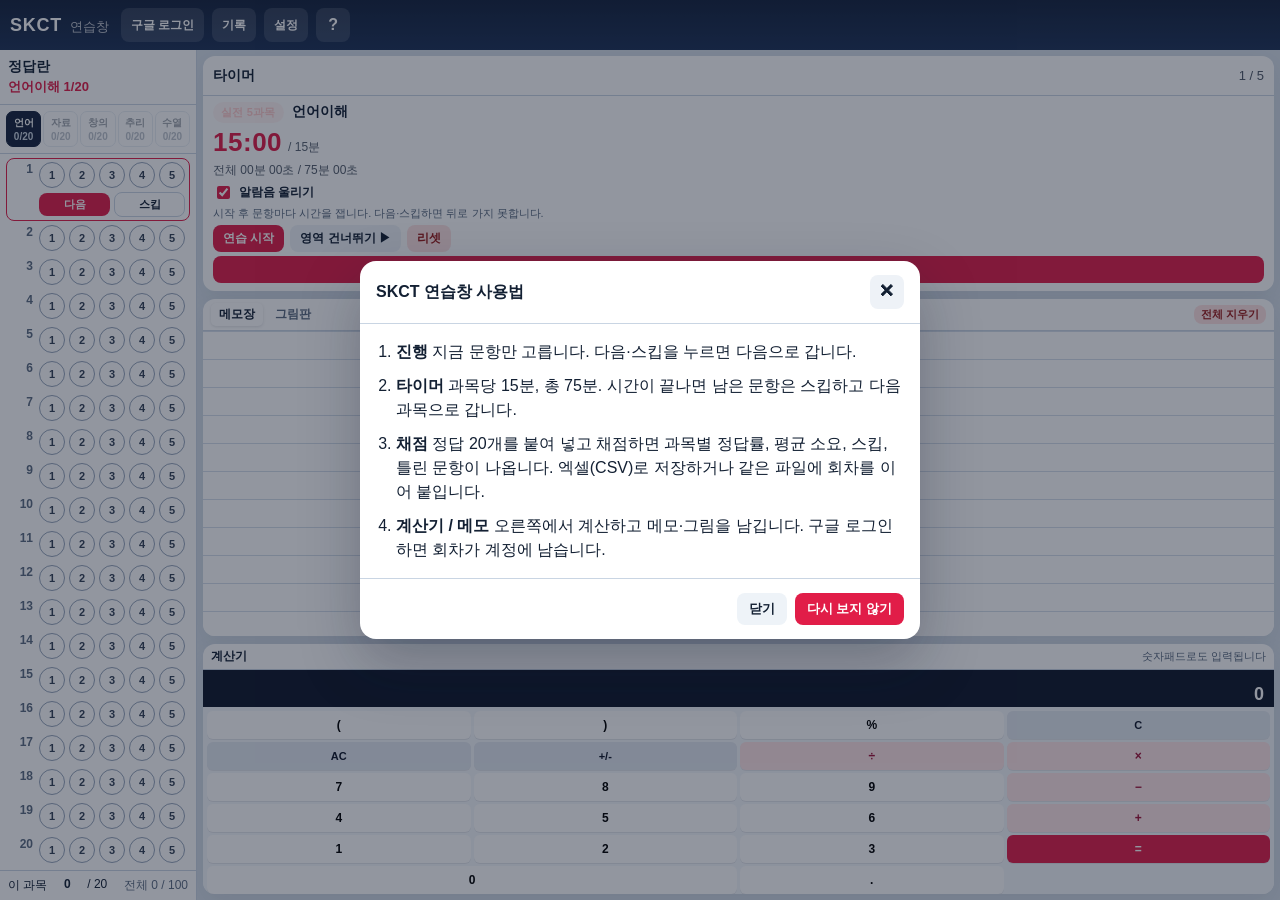
==== index.html @ 3bbf168b "Clear the link preview description so Notion does not scrape the help text." ====
<!DOCTYPE html>
<html lang="ko">
  <head>
    <meta charset="UTF-8" />
    <meta name="viewport" content="width=device-width, initial-scale=1.0" />
    <title>SKCT 연습창</title>
    <meta name="description" content="" />
    <meta property="og:title" content="SKCT 연습창" />
    <meta property="og:description" content="" />
    <meta property="og:url" content="https://yeonjep.github.io/skct-practice/" />
    <meta property="og:type" content="website" />
    <meta property="og:locale" content="ko_KR" />
    <meta name="twitter:card" content="summary" />
    <meta name="twitter:title" content="SKCT 연습창" />
    <meta name="twitter:description" content="" />
    <link rel="canonical" href="https://yeonjep.github.io/skct-practice/" />
    <link rel="icon" href="data:image/svg+xml,<svg xmlns='http://www.w3.org/2000/svg' viewBox='0 0 100 100'><text y='.9em' font-size='90'>🧮</text></svg>" />
    <link rel="stylesheet" href="styles.css?v=11" />
  </head>
  <body>
    <div class="app">
      <header class="topbar">
        <div class="brand">
          <span class="brand-mark">SKCT</span>
          <span class="brand-sub">연습창</span>
        </div>
        <div class="top-actions">
          <div class="auth-box" id="auth-box">
            <button type="button" class="icon-btn" id="login-btn">구글 로그인</button>
            <div class="user-chip" id="user-chip" hidden>
              <img id="user-photo" alt="" />
              <span id="user-name"></span>
              <button type="button" class="icon-btn" id="logout-btn">로그아웃</button>
            </div>
          </div>
          <button type="button" class="icon-btn" id="records-btn" title="저장한 회차">기록</button>
          <button type="button" class="icon-btn" id="settings-btn" title="설정">설정</button>
          <button type="button" class="icon-btn" id="help-btn" title="사용 설명">?</button>
        </div>
      </header>

      <main class="workspace">
        <aside class="omr-panel" id="omr-panel">
          <div class="panel-head">
            <h2>정답란</h2>
            <span class="answer-progress" id="answer-progress">언어이해 1/20</span>
          </div>
          <div class="omr-sections" id="omr-sections"></div>
          <div class="omr-list" id="omr-list"></div>
          <div class="omr-footer">
            이 과목 <strong id="omr-filled">0</strong> / 20
            <span class="omr-all">전체 <span id="omr-all-filled">0</span> / 100</span>
          </div>
        </aside>

        <section class="desk">
          <div class="timer-card">
            <div class="panel-head">
              <h2>타이머</h2>
              <span class="exam-step" id="exam-step">1 / 5</span>
            </div>
            <div class="timer-card-body">
              <div class="exam-status">
                <span class="exam-label">실전 5과목</span>
                <span class="exam-subject" id="exam-subject">언어이해</span>
              </div>
              <div class="timer-face" id="timer-face">
                <span class="timer-now" id="timer-now">15:00</span>
                <span class="timer-total" id="timer-total">/ 15분</span>
              </div>
              <div class="exam-overall" id="exam-overall">전체 00분 00초 / 75분</div>
              <label class="alarm-check">
                <input type="checkbox" id="alarm-on" checked />
                알람음 울리기
              </label>
              <p class="timer-ready" id="timer-ready">시작 후 문항마다 시간을 잽니다. 다음·스킵하면 뒤로 가지 못합니다.</p>
              <div class="timer-actions">
                <button type="button" class="btn btn-primary" id="timer-toggle">연습 시작</button>
                <button type="button" class="btn" id="timer-pause">일시정지</button>
                <button type="button" class="btn" id="skip-section">영역 건너뛰기 ▶</button>
                <button type="button" class="btn danger" id="timer-reset">리셋</button>
              </div>
              <button type="button" class="btn btn-primary btn-wide" id="preview-end">끝내고 채점</button>
            </div>
          </div>

          <div class="notepad-card">
            <div class="panel-head notepad-toolbar">
              <div class="mode-switch" role="tablist">
                <button type="button" class="mode-btn is-active" data-mode="note" role="tab">메모장</button>
                <button type="button" class="mode-btn" data-mode="paint" role="tab">그림판</button>
              </div>
              <div class="note-tools">
                <div class="paint-tools" id="paint-tools" hidden>
                  <button type="button" class="swatch is-active" data-color="#111827" title="검정"></button>
                  <button type="button" class="swatch" data-color="#dc2626" title="빨강"></button>
                  <button type="button" class="swatch" data-color="#2563eb" title="파랑"></button>
                  <button type="button" class="swatch" data-color="#16a34a" title="초록"></button>
                  <button type="button" class="tool-btn" id="eraser-btn" title="지우개">지우개</button>
                  <label class="stroke-label">
                    굵기
                    <input type="range" id="stroke-width" min="1" max="16" value="3" />
                  </label>
                  <button type="button" class="btn btn-sm" id="undo-btn">되돌리기</button>
                </div>
                <button type="button" class="btn btn-sm danger" id="clear-surface">전체 지우기</button>
              </div>
            </div>
            <div class="surface">
              <textarea id="notepad" class="notepad" spellcheck="false"></textarea>
              <div class="paint-wrap" id="paint-wrap" hidden>
                <canvas id="paint"></canvas>
              </div>
            </div>
          </div>

          <div class="calc-card">
            <div class="panel-head">
              <h2>계산기</h2>
              <span class="hint">숫자패드로도 입력됩니다</span>
            </div>
            <div class="calc-display">
              <div class="calc-expr" id="calc-expr"></div>
              <div class="calc-value" id="calc-value">0</div>
            </div>
            <div class="calc-keys" id="calc-keys">
              <button type="button" data-key="(">(</button>
              <button type="button" data-key=")">)</button>
              <button type="button" data-key="%">%</button>
              <button type="button" class="fn" data-key="C">C</button>
              <button type="button" class="fn" data-key="AC">AC</button>
              <button type="button" class="fn" data-key="±">+/-</button>
              <button type="button" class="op" data-key="÷">÷</button>
              <button type="button" class="op" data-key="×">×</button>
              <button type="button" data-key="7">7</button>
              <button type="button" data-key="8">8</button>
              <button type="button" data-key="9">9</button>
              <button type="button" class="op" data-key="-">−</button>
              <button type="button" data-key="4">4</button>
              <button type="button" data-key="5">5</button>
              <button type="button" data-key="6">6</button>
              <button type="button" class="op" data-key="+">+</button>
              <button type="button" data-key="1">1</button>
              <button type="button" data-key="2">2</button>
              <button type="button" data-key="3">3</button>
              <button type="button" class="eq" data-key="=">=</button>
              <button type="button" class="zero" data-key="0">0</button>
              <button type="button" data-key=".">.</button>
            </div>
          </div>
        </section>
      </main>
    </div>

    <div class="toast" id="section-toast" hidden></div>

    <div class="modal" id="help-modal" hidden>
      <div class="modal-card">
        <div class="modal-head">
          <h2>SKCT 연습창 사용법</h2>
          <button type="button" class="icon-btn" id="help-close">✕</button>
        </div>
        <div class="modal-body">
          <ol>
            <li>
              <strong>진행</strong>
              지금 문항만 고릅니다. 다음·스킵을 누르면 다음으로 갑니다.
            </li>
            <li>
              <strong>타이머</strong>
              과목당 15분, 총 75분. 시간이 끝나면 남은 문항은 스킵하고 다음 과목으로 갑니다.
            </li>
            <li>
              <strong>채점</strong>
              정답 20개를 붙여 넣고 채점하면 과목별 정답률, 평균 소요, 스킵, 틀린 문항이 나옵니다.
              엑셀(CSV)로 저장하거나 같은 파일에 회차를 이어 붙입니다.
            </li>
            <li>
              <strong>계산기 / 메모</strong>
              오른쪽에서 계산하고 메모·그림을 남깁니다. 구글 로그인하면 회차가 계정에 남습니다.
            </li>
          </ol>
        </div>
        <div class="modal-foot">
          <button type="button" class="btn" id="help-later">닫기</button>
          <button type="button" class="btn btn-primary" id="help-never">다시 보지 않기</button>
        </div>
      </div>
    </div>

    <div class="modal" id="finish-modal" hidden>
      <div class="modal-card finish-card">
        <div class="modal-head">
          <h2>시험 종료</h2>
          <button type="button" class="icon-btn" id="finish-close">✕</button>
        </div>
        <div class="modal-body">
          <p class="lead finish-lead" id="finish-message">
            인지역량 5과목이 모두 끝났습니다. 과목당 15분씩, 총 75분이 지났습니다.
          </p>
        </div>
        <div class="modal-foot">
          <button type="button" class="btn" id="finish-ok">닫기</button>
          <button type="button" class="btn btn-primary" id="finish-grade">채점하기</button>
        </div>
      </div>
    </div>

    <div class="modal" id="grade-modal" hidden>
      <div class="modal-card grade-card grade-card-wide">
        <div class="modal-head">
          <h2>연습 결과</h2>
          <button type="button" class="icon-btn" id="grade-close">✕</button>
        </div>
        <div class="modal-body">
          <div class="record-save">
            <label class="field-label" for="record-name">회차 이름</label>
            <div class="record-save-row">
              <input id="record-name" type="text" maxlength="80" placeholder="저장명을 입력하세요" />
              <button type="button" class="btn btn-primary" id="record-save">기록 저장</button>
            </div>
            <p class="record-save-msg" id="record-save-msg" hidden></p>
          </div>
          <p class="lead" id="grade-intro">각 과목 정답 20개를 붙여 넣으세요. 예: 12345214...</p>
          <div class="grade-keys" id="grade-keys"></div>
          <div class="grade-summary" id="grade-summary" hidden></div>
          <div class="grade-detail" id="grade-detail" hidden></div>
          <div class="excel-box" id="excel-box" hidden>
            <p class="field-label">엑셀로 저장</p>
            <div class="excel-actions">
              <button type="button" class="btn btn-primary" id="excel-append">기존 엑셀에 회차 추가</button>
              <button type="button" class="btn" id="excel-new">새 엑셀로 저장</button>
            </div>
            <p class="excel-hint">처음이면 새 엑셀로 저장하고, 다음부터는 같은 파일을 골라 회차를 이어 붙이세요. 엑셀에서 열리는 CSV입니다.</p>
          </div>
        </div>
        <div class="modal-foot">
          <button type="button" class="btn" id="retry-practice">다시 연습</button>
          <button type="button" class="btn" id="grade-cancel">닫기</button>
          <button type="button" class="btn btn-primary" id="grade-run">전체 채점</button>
        </div>
      </div>
    </div>

    <div class="modal" id="records-modal" hidden>
      <div class="modal-card grade-card-wide">
        <div class="modal-head">
          <h2>저장한 회차</h2>
          <button type="button" class="icon-btn" id="records-close">✕</button>
        </div>
        <div class="modal-body">
          <p class="lead" id="records-lead">이름을 눌러 그때 답안과 틀린 문항을 다시 봅니다.</p>
          <div id="records-list" class="records-list"></div>
        </div>
        <div class="modal-foot">
          <button type="button" class="btn" id="records-done">닫기</button>
        </div>
      </div>
    </div>

    <div class="modal" id="settings-modal" hidden>
      <div class="modal-card">
        <div class="modal-head">
          <h2>설정</h2>
          <button type="button" class="icon-btn" id="settings-close">✕</button>
        </div>
        <div class="modal-body">
          <p class="field-label">시간 (분)</p>
          <div class="settings-times" id="settings-times"></div>
          <label class="alarm-check settings-alarm">
            <input type="checkbox" id="settings-alarm-on" />
            알람음 울리기
          </label>
          <label class="field-label" for="settings-alarm-min">알람 간격 (분)</label>
          <input id="settings-alarm-min" type="number" min="1" max="75" value="15" />
          <p class="excel-hint">체크되어 있을 때만, 설정한 분마다 알람이 납니다. 과목 시간이 끝나면 다음 과목으로 넘어갑니다.</p>
        </div>
        <div class="modal-foot">
          <button type="button" class="btn" id="settings-cancel">닫기</button>
          <button type="button" class="btn btn-primary" id="settings-save">저장</button>
        </div>
      </div>
    </div>

    <script src="firebase-config.js?v=8"></script>
    <script src="vendor/firebase-app-compat.js"></script>
    <script src="vendor/firebase-auth-compat.js"></script>
    <script src="vendor/firebase-firestore-compat.js"></script>
    <script src="app.js?v=11"></script>
  </body>
</html>
---- styles.css ----
:root {
  --header-h: 64px;
  --navy: #15233d;
  --navy-2: #1e3256;
  --accent: #e11d48;
  --accent-2: #be123c;
  --bg: #d7e0ea;
  --panel: #ffffff;
  --ink: #132033;
  --muted: #5b6b80;
  --line: #c9d5e3;
  --omr-choice: 26px;
  --omr-choice-gap: 4px;
  --omr-choices-w: calc(var(--omr-choice) * 5 + var(--omr-choice-gap) * 4);
  --shadow: 0 8px 24px rgba(21, 35, 61, 0.08);
  --radius: 12px;
}

* {
  box-sizing: border-box;
}

html,
body {
  width: 100%;
  height: 100%;
  margin: 0;
}

body {
  font-family: -apple-system, BlinkMacSystemFont, "Apple SD Gothic Neo", "Noto Sans KR", sans-serif;
  color: var(--ink);
  background: var(--bg);
  overflow: hidden;
}

button,
select,
textarea,
input {
  font: inherit;
}

.app {
  width: 100%;
  height: 100%;
  display: flex;
  flex-direction: column;
  overflow: hidden;
}

.topbar {
  flex: 0 0 auto;
  display: flex;
  flex-wrap: wrap;
  align-items: center;
  gap: 8px 12px;
  padding: 8px 10px;
  background: linear-gradient(180deg, var(--navy) 0%, var(--navy-2) 100%);
  color: #fff;
}

.brand {
  display: flex;
  align-items: baseline;
  gap: 8px;
  flex: 0 0 auto;
}

.brand-mark {
  font-weight: 800;
  letter-spacing: 0.04em;
  font-size: 18px;
}

.brand-sub {
  font-size: 13px;
  opacity: 0.72;
}

.timer-block {
  display: flex;
  align-items: center;
  flex: 1 1 auto;
  flex-wrap: wrap;
  justify-content: flex-start;
  gap: 8px;
  min-width: 0;
}

.exam-status {
  display: flex;
  align-items: baseline;
  gap: 8px;
  flex-wrap: wrap;
}

.exam-label {
  font-size: 11px;
  font-weight: 700;
  letter-spacing: 0.02em;
  padding: 3px 8px;
  border-radius: 999px;
  background: rgba(254, 202, 202, 0.2);
  color: #fecaca;
}

.exam-subject {
  font-size: 16px;
  font-weight: 700;
}

.exam-step {
  font-size: 13px;
  opacity: 0.75;
}

.exam-overall {
  font-size: 12px;
  opacity: 0.72;
  white-space: nowrap;
}

.timer-face {
  display: flex;
  align-items: baseline;
  gap: 6px;
  min-width: 0;
  font-variant-numeric: tabular-nums;
}

.timer-now {
  font-size: 22px;
  font-weight: 700;
}

.timer-total {
  font-size: 13px;
  opacity: 0.7;
}

.timer-face.is-warn .timer-now {
  color: #fecaca;
}

.timer-face.is-over .timer-now {
  color: #fda4af;
}

.timer-actions {
  display: flex;
  align-items: center;
  gap: 8px;
}

.top-actions {
  display: flex;
  gap: 8px;
}

.btn,
.icon-btn,
.tool-btn,
.mode-btn {
  border: 0;
  cursor: pointer;
}

.btn {
  background: #eef3f8;
  color: var(--ink);
  border-radius: 8px;
  padding: 7px 12px;
  font-size: 13px;
  font-weight: 600;
}

.btn-primary {
  background: var(--accent);
  color: #fff;
}

.btn-primary:hover {
  background: var(--accent-2);
}

.btn-sm {
  padding: 5px 9px;
  font-size: 12px;
}

.btn.danger {
  background: #fee2e2;
  color: #991b1b;
}

.icon-btn {
  width: 34px;
  height: 34px;
  border-radius: 8px;
  background: rgba(255, 255, 255, 0.12);
  color: #fff;
  font-weight: 700;
}

.topbar .icon-btn#omr-toggle,
.topbar .icon-btn#records-btn,
.topbar .icon-btn#settings-btn,
.topbar .icon-btn#login-btn,
.topbar .icon-btn#logout-btn {
  width: auto;
  padding: 0 10px;
  font-size: 12px;
}

.auth-box {
  display: flex;
  align-items: center;
  gap: 8px;
}

.user-chip {
  display: flex;
  align-items: center;
  gap: 6px;
  max-width: 180px;
}

.user-chip[hidden] {
  display: none;
}

.user-chip img {
  width: 22px;
  height: 22px;
  border-radius: 999px;
  background: #fff;
}

.user-chip span {
  font-size: 12px;
  white-space: nowrap;
  overflow: hidden;
  text-overflow: ellipsis;
}

.sound-toggle {
  display: flex;
  align-items: center;
  gap: 6px;
  font-size: 12px;
  opacity: 0.9;
  user-select: none;
}

.workspace {
  flex: 1;
  min-width: 0;
  min-height: 0;
  display: grid;
  grid-template-columns: min-content minmax(0, 1fr);
  overflow: hidden;
}

.omr-panel {
  background: #fff;
  border-right: 1px solid var(--line);
  display: flex;
  flex-direction: column;
  min-height: 0;
  width: max-content;
  max-width: 100%;
  overflow: hidden;
}

.omr-panel .panel-head,
.omr-panel .omr-sections,
.omr-panel .omr-footer {
  min-width: 0;
  width: 100%;
  box-sizing: border-box;
}

.workspace.omr-hidden .omr-panel {
  display: none;
}

.answer-progress {
  font-size: 13px;
  font-weight: 700;
  color: var(--accent);
}

.panel-head {
  display: flex;
  align-items: center;
  justify-content: space-between;
  gap: 8px;
  padding: 8px 10px;
  border-bottom: 1px solid var(--line);
  min-height: 40px;
  flex-wrap: wrap;
}

.notepad-toolbar {
  flex-wrap: nowrap;
  padding: 4px 8px;
  min-height: 0;
  gap: 6px;
}

.notepad-toolbar .btn-sm {
  padding: 2px 7px;
  font-size: 11px;
}

.calc-card .panel-head {
  padding: 4px 8px;
  min-height: 0;
}

.calc-card .panel-head h2 {
  font-size: 12px;
}

.panel-head h2 {
  margin: 0;
  font-size: 14px;
}

.omr-panel .panel-head {
  flex-direction: column;
  align-items: flex-start;
  gap: 2px;
  padding: 8px;
}

.omr-sections {
  display: grid;
  grid-template-columns: repeat(5, minmax(0, 1fr));
  gap: 2px;
  padding: 6px;
  border-bottom: 1px solid var(--line);
  width: 100%;
  box-sizing: border-box;
}

.omr-sec {
  display: flex;
  flex-direction: column;
  align-items: center;
  justify-content: center;
  gap: 1px;
  border: 1px solid var(--line);
  background: #fff;
  color: var(--ink);
  border-radius: 7px;
  padding: 4px 0;
  font-size: 10px;
  font-weight: 700;
  cursor: pointer;
  text-align: center;
  min-width: 0;
  overflow: hidden;
}

.omr-sec span {
  display: block;
  width: 100%;
  white-space: nowrap;
  overflow: hidden;
  text-overflow: ellipsis;
}

.omr-sec:last-child {
  grid-column: auto;
}

.omr-sec em {
  font-style: normal;
  font-weight: 600;
  color: var(--muted);
  font-size: 10px;
}

.omr-sec.is-active {
  background: var(--navy);
  border-color: var(--navy);
  color: #fff;
}

.omr-sec.is-active em {
  color: #cbd5e1;
}

.omr-count-wrap {
  display: flex;
  align-items: center;
  gap: 6px;
  font-size: 12px;
  color: var(--muted);
}

.omr-count-wrap select {
  border: 1px solid var(--line);
  border-radius: 6px;
  padding: 3px 6px;
  background: #fff;
}

.omr-actions {
  display: flex;
  gap: 6px;
  padding: 8px 12px;
}

.omr-list {
  flex: 1;
  overflow: auto;
  padding: 4px 6px 8px;
  width: max-content;
  max-width: 100%;
  background: #fff;
}

.omr-row {
  display: grid;
  grid-template-columns: 22px var(--omr-choices-w);
  align-items: start;
  gap: 6px;
  padding: 3px 4px;
  border-radius: 8px;
  border: 1px solid transparent;
  background: #fff;
}

.omr-row.is-active {
  border-color: var(--accent);
  background: #fff;
}

.omr-row.is-done {
  opacity: 0.7;
}

.omr-row.is-skipped {
  background: #fff;
}

.omr-row-main {
  display: flex;
  flex-wrap: wrap;
  align-items: center;
  gap: 4px;
  width: var(--omr-choices-w);
  min-width: 0;
}

.omr-choices {
  display: flex;
  gap: var(--omr-choice-gap);
  flex: 0 0 var(--omr-choices-w);
  width: var(--omr-choices-w);
}

.omr-choice {
  width: var(--omr-choice);
  height: var(--omr-choice);
  flex: 0 0 var(--omr-choice);
  max-width: var(--omr-choice);
  border-radius: 999px;
  border: 1.5px solid #94a3b8;
  background: #fff;
  color: #334155;
  font-size: 11px;
  font-weight: 700;
  cursor: pointer;
  padding: 0;
}

.omr-next,
.omr-skip {
  border: 0;
  border-radius: 8px;
  padding: 4px 0;
  font-size: 11px;
  font-weight: 700;
  cursor: pointer;
  flex: 1 1 calc(50% - 2px);
}

.omr-next {
  background: var(--accent);
  color: #fff;
}

.omr-skip {
  background: #fff;
  color: var(--ink);
  border: 1px solid var(--line);
}

.omr-row.is-correct {
  background: #ecfdf3;
}

.omr-row.is-wrong {
  background: #fef2f2;
}

.omr-num {
  font-size: 12px;
  font-weight: 700;
  color: var(--muted);
  text-align: right;
}

.omr-choice.is-on {
  background: #1d4ed8;
  border-color: #1d4ed8;
  color: #fff;
}

.omr-footer {
  border-top: 1px solid var(--line);
  padding: 6px 8px;
  font-size: 12px;
  background: #fff;
  display: flex;
  flex-wrap: wrap;
  justify-content: space-between;
  gap: 4px;
  width: 100%;
}

.omr-all {
  color: var(--muted);
}

.alarm-check {
  display: flex;
  align-items: center;
  gap: 6px;
  font-size: 12px;
  font-weight: 650;
  color: var(--ink);
  user-select: none;
}

.alarm-check input {
  accent-color: var(--accent);
}

.settings-times {
  display: grid;
  gap: 8px;
  margin-bottom: 14px;
}

.settings-times label {
  display: grid;
  grid-template-columns: 1fr 72px;
  align-items: center;
  gap: 8px;
  font-size: 13px;
}

.settings-times input,
#settings-alarm-min {
  width: 72px;
  border: 1px solid var(--line);
  border-radius: 8px;
  padding: 6px 8px;
}

.settings-alarm {
  margin: 8px 0 12px;
}

.desk {
  min-width: 0;
  min-height: 0;
  display: flex;
  flex-direction: column;
  gap: 8px;
  padding: 6px;
  overflow: hidden;
}

.omr-list {
  padding: 4px 6px 8px;
}

.omr-footer {
  padding: 6px 8px;
}

.notepad-card,
.calc-card {
  background: var(--panel);
  border-radius: var(--radius);
  box-shadow: var(--shadow);
  display: flex;
  flex-direction: column;
  min-height: 0;
  overflow: hidden;
}

.notepad-card {
  flex: 1.35 1 0;
  min-width: 0;
  min-height: 120px;
  max-width: 100%;
}

.calc-card {
  flex: 1 1 0;
  width: 100%;
  max-width: 100%;
  min-width: 0;
  min-height: 220px;
}
}

.mode-switch {
  display: flex;
  background: #eef2f7;
  border-radius: 6px;
  padding: 2px;
  gap: 2px;
  flex: 0 0 auto;
}

.mode-btn {
  background: transparent;
  border-radius: 5px;
  padding: 3px 8px;
  font-size: 12px;
  font-weight: 600;
  color: var(--muted);
}

.mode-btn.is-active {
  background: #fff;
  color: var(--ink);
  box-shadow: 0 1px 3px rgba(15, 23, 42, 0.12);
}

.note-tools {
  display: flex;
  align-items: center;
  gap: 4px;
  flex-wrap: nowrap;
  justify-content: flex-end;
  min-width: 0;
  overflow-x: auto;
}

.paint-tools {
  display: flex;
  align-items: center;
  gap: 4px;
  flex-wrap: nowrap;
}

.paint-tools[hidden] {
  display: none !important;
}

.swatch {
  width: 14px;
  height: 14px;
  flex: 0 0 auto;
  border-radius: 999px;
  border: 2px solid transparent;
  background: var(--swatch);
  cursor: pointer;
  padding: 0;
}

.swatch[data-color="#111827"] { --swatch: #111827; }
.swatch[data-color="#dc2626"] { --swatch: #dc2626; }
.swatch[data-color="#2563eb"] { --swatch: #2563eb; }
.swatch[data-color="#16a34a"] { --swatch: #16a34a; }

.swatch.is-active {
  border-color: #fff;
  outline: 2px solid var(--navy);
}

.tool-btn {
  background: #eef2f7;
  border-radius: 5px;
  padding: 2px 6px;
  font-size: 11px;
}

.tool-btn.is-active {
  background: #1e3256;
  color: #fff;
}

.stroke-label {
  display: flex;
  align-items: center;
  gap: 4px;
  font-size: 11px;
  color: var(--muted);
  white-space: nowrap;
}

.stroke-label input {
  width: 52px;
}

.surface {
  flex: 1;
  min-height: 0;
  position: relative;
}

.notepad {
  width: 100%;
  height: 100%;
  border: 0;
  resize: none;
  padding: 0 14px;
  outline: none;
  font-size: 16px;
  line-height: 28px;
  background-color: #fff;
  background-image: linear-gradient(#d4deea 1px, transparent 1px);
  background-size: 100% 28px;
  background-attachment: local;
}

.notepad[hidden] {
  display: block !important;
  visibility: hidden;
  pointer-events: none;
}

.paint-wrap {
  position: absolute;
  inset: 0;
  background: #fff;
}

#paint {
  width: 100%;
  height: 100%;
  display: block;
  cursor: crosshair;
  touch-action: none;
}

#paint.is-eraser {
  cursor: cell;
}

.hint {
  font-size: 11px;
  color: var(--muted);
  font-weight: 500;
  white-space: nowrap;
  overflow: hidden;
  text-overflow: ellipsis;
}

.calc-display {
  padding: 2px 10px 2px;
  background: #0f172a;
  color: #fff;
  min-height: 36px;
}

.calc-expr {
  min-height: 12px;
  font-size: 10px;
  color: #94a3b8;
  word-break: break-all;
}

.calc-value {
  font-size: 18px;
  font-weight: 700;
  text-align: right;
  font-variant-numeric: tabular-nums;
  line-height: 1.15;
}

.calc-keys {
  display: grid;
  grid-template-columns: repeat(4, minmax(0, 1fr));
  grid-template-rows: repeat(6, minmax(28px, 1fr));
  gap: 3px;
  padding: 4px;
  background: #f4f7fb;
  flex: 1;
  min-height: 0;
}

.calc-keys button {
  border: 0;
  border-radius: 6px;
  background: #fff;
  font-size: 12px;
  font-weight: 650;
  cursor: pointer;
  min-width: 0;
  box-shadow: 0 1px 0 rgba(15, 23, 42, 0.08);
}

.calc-keys button:active {
  transform: translateY(1px);
}

.calc-keys .fn {
  background: #e2e8f0;
  color: #0f172a;
  font-size: 11px;
}

.calc-keys .op {
  background: #ffe4e6;
  color: #9f1239;
}

.calc-keys .eq {
  background: var(--accent);
  color: #fff;
}

.calc-keys .zero {
  grid-column: span 2;
}

.calc-keys .dot {
  grid-column: span 2;
}

.toast {
  position: fixed;
  top: 76px;
  left: 50%;
  transform: translateX(-50%);
  z-index: 30;
  background: #9f1239;
  color: #fff;
  padding: 12px 18px;
  border-radius: 10px;
  font-size: 15px;
  font-weight: 700;
  box-shadow: 0 12px 28px rgba(15, 23, 42, 0.28);
}

.toast[hidden] {
  display: none;
}

.modal {
  position: fixed;
  inset: 0;
  background: rgba(15, 23, 42, 0.45);
  display: grid;
  place-items: center;
  padding: 24px;
  z-index: 20;
}

.modal[hidden] {
  display: none;
}

.modal-card {
  width: min(560px, 100%);
  background: #fff;
  border-radius: 16px;
  overflow: hidden;
  box-shadow: 0 24px 60px rgba(15, 23, 42, 0.28);
}

.grade-card,
.finish-card {
  width: min(480px, 100%);
}

.grade-card-wide {
  width: min(720px, 100%);
}

.grade-keys {
  display: grid;
  gap: 10px;
}

.grade-key-block textarea {
  width: 100%;
  border: 1px solid var(--line);
  border-radius: 8px;
  padding: 8px 10px;
  resize: vertical;
  font: inherit;
}

.key-hint {
  display: block;
  margin-top: 4px;
  font-size: 12px;
  color: var(--muted);
}

.key-hint.is-error {
  color: #dc2626;
  font-weight: 700;
}

.key-hint.is-warn {
  color: #c2410c;
  font-weight: 700;
}

.key-hint.is-ok {
  color: #15803d;
}

.grade-summary {
  margin-top: 16px;
  padding-top: 14px;
  border-top: 1px solid var(--line);
}

.grade-totals {
  display: grid;
  grid-template-columns: repeat(2, minmax(0, 1fr));
  gap: 8px;
}

.grade-totals div {
  background: #f8fafc;
  border-radius: 10px;
  padding: 10px 12px;
}

.grade-totals em {
  display: block;
  font-style: normal;
  font-size: 12px;
  color: var(--muted);
  margin-bottom: 4px;
}

.grade-totals strong {
  font-size: 22px;
}

.grade-totals span {
  margin-left: 4px;
  font-size: 12px;
  color: var(--muted);
}

.grade-hint {
  margin: 12px 0 8px;
  font-size: 13px;
  color: var(--muted);
}

.grade-sub-grid {
  display: grid;
  gap: 6px;
}

.grade-sub-btn {
  display: grid;
  gap: 2px;
  text-align: left;
  border: 1px solid var(--line);
  background: #fff;
  border-radius: 10px;
  padding: 10px 12px;
  cursor: pointer;
}

.grade-sub-btn:hover {
  border-color: var(--navy);
}

.grade-sub-btn span {
  font-size: 12px;
  color: var(--muted);
}

.grade-detail {
  margin-top: 14px;
}

.grade-detail-head {
  font-size: 14px;
  margin-bottom: 8px;
}

.grade-detail-list {
  list-style: none;
  padding: 0;
  margin: 0;
  display: grid;
  gap: 4px;
  font-size: 13px;
}

.grade-detail-list li {
  padding: 6px 8px;
  border-radius: 8px;
  background: #f8fafc;
}

.grade-detail-list .ok {
  background: #ecfdf3;
  color: #166534;
}

.grade-detail-list .bad {
  background: #fef2f2;
  color: #991b1b;
}

.grade-detail-list .mute {
  color: var(--muted);
}

.record-save {
  margin: 0 0 16px;
  padding: 0 0 14px;
  border-bottom: 1px solid var(--line);
}

.record-save-row {
  display: flex;
  gap: 8px;
}

.record-save-row input {
  flex: 1;
  min-width: 0;
  border: 1px solid var(--line);
  border-radius: 8px;
  padding: 8px 10px;
}

.record-save-msg {
  margin: 8px 0 0;
  font-size: 13px;
}

.record-save-msg.is-ok {
  color: #15803d;
}

.record-save-msg.is-error {
  color: #dc2626;
}

.records-list {
  display: grid;
  gap: 8px;
}

.record-item {
  display: flex;
  align-items: flex-start;
  justify-content: space-between;
  gap: 10px;
  padding: 10px 12px;
  border: 1px solid var(--line);
  border-radius: 10px;
  background: #f8fafc;
}

.record-item button {
  border: 0;
  background: none;
  cursor: pointer;
  font: inherit;
  text-align: left;
}

.record-open {
  flex: 1;
  min-width: 0;
}

.record-open strong {
  display: block;
  margin-bottom: 4px;
}

.record-open span {
  font-size: 12px;
  color: var(--muted);
}

.record-del {
  color: #991b1b;
  font-size: 12px;
  font-weight: 700;
  padding: 4px 6px;
}

.records-empty {
  color: var(--muted);
  font-size: 14px;
}

.finish-lead {
  margin: 0;
  font-size: 15px;
  color: var(--ink);
}

.modal-head,
.modal-foot {
  display: flex;
  align-items: center;
  justify-content: space-between;
  padding: 14px 16px;
}

.modal-head {
  border-bottom: 1px solid var(--line);
}

.modal-head h2 {
  margin: 0;
  font-size: 16px;
}

.modal-head .icon-btn {
  background: #eef2f7;
  color: var(--ink);
}

.modal-body {
  padding: 16px 18px;
  max-height: min(78vh, 640px);
  overflow: auto;
}

.lead {
  margin: 0 0 14px;
  color: var(--muted);
  line-height: 1.55;
}

.modal-body ol {
  margin: 0;
  padding-left: 18px;
  display: grid;
  gap: 10px;
  line-height: 1.5;
}

.modal-foot {
  border-top: 1px solid var(--line);
  justify-content: flex-end;
  gap: 8px;
}

.field-label {
  display: block;
  font-size: 13px;
  font-weight: 650;
  margin-bottom: 6px;
}

#answer-key {
  width: 100%;
  border: 1px solid var(--line);
  border-radius: 8px;
  padding: 10px;
  resize: vertical;
}

.grade-result {
  margin-top: 12px;
  padding: 12px;
  border-radius: 10px;
  background: #f8fafc;
  font-size: 14px;
  line-height: 1.6;
}

.timer-card {
  background: var(--panel);
  border-radius: var(--radius);
  box-shadow: var(--shadow);
  flex: 0 0 auto;
  overflow: hidden;
}

.timer-card-body {
  padding: 6px 10px 8px;
  display: flex;
  flex-direction: column;
  gap: 4px;
}

.timer-card .timer-now {
  font-size: 26px;
  font-weight: 800;
  color: var(--accent);
  letter-spacing: 0.02em;
}

.timer-card .timer-total {
  font-size: 12px;
}

.timer-card .exam-subject {
  font-size: 14px;
}

.timer-card .timer-actions {
  display: flex;
  flex-wrap: wrap;
  gap: 6px;
}

.timer-card .timer-actions .btn,
.timer-card .btn-wide {
  padding: 5px 10px;
  font-size: 12px;
}

.timer-ready {
  margin: 0;
  font-size: 11px;
  color: var(--muted);
  line-height: 1.35;
}

.btn-wide {
  width: 100%;
}

.omr-sec.is-locked {
  opacity: 0.4;
  pointer-events: none;
}

.result-weak {
  margin: 0 0 10px;
  font-weight: 800;
}

.result-table {
  width: 100%;
  border-collapse: collapse;
  font-size: 13px;
  margin-bottom: 14px;
}

.result-table th,
.result-table td {
  border-bottom: 1px solid var(--line);
  padding: 8px 6px;
  text-align: left;
}

.result-table th {
  color: var(--muted);
  font-weight: 650;
}

.result-table tr.is-weak {
  background: #fff1f2;
}

.excel-box {
  margin-top: 16px;
  padding: 12px;
  border: 1px solid var(--line);
  border-radius: 10px;
  background: #f8fafc;
}

.excel-actions {
  display: flex;
  flex-wrap: wrap;
  gap: 8px;
  margin: 8px 0;
}

.excel-hint {
  margin: 0;
  font-size: 12px;
  color: var(--muted);
  line-height: 1.45;
}

.wrong-block {
  margin-top: 8px;
}

.wrong-block h3 {
  margin: 0 0 8px;
  font-size: 14px;
}

.wrong-list {
  margin: 0;
  padding-left: 18px;
  display: grid;
  gap: 4px;
  font-size: 13px;
}

.q-legend {
  display: flex;
  flex-wrap: wrap;
  gap: 8px 12px;
  font-size: 12px;
  color: var(--muted);
  margin: 12px 0 8px;
}

.q-legend span {
  padding: 2px 8px;
  border-radius: 999px;
  font-weight: 700;
}

.q-legend .ok { background: #ecfdf3; color: #166534; }
.q-legend .bad { background: #fef2f2; color: #b91c1c; }
.q-legend .skip { background: #fffbeb; color: #92400e; }
.q-legend .mute { background: #f1f5f9; color: #475569; }

.q-grid-block {
  margin: 12px 0 16px;
}

.q-grid-block h3 {
  margin: 0 0 6px;
  font-size: 14px;
}

.q-grid {
  width: 100%;
  table-layout: fixed;
  border-collapse: collapse;
}

.q-grid td {
  padding: 2px;
  vertical-align: stretch;
}

.q-cell {
  display: flex;
  flex-direction: column;
  align-items: center;
  gap: 1px;
  width: 100%;
  min-height: 52px;
  padding: 4px 2px;
  border: 1px solid var(--line);
  border-radius: 8px;
  background: #fff;
  cursor: pointer;
  font-size: 11px;
  line-height: 1.2;
}

.q-cell strong {
  font-size: 12px;
}

.q-cell em {
  font-style: normal;
  color: var(--muted);
  font-size: 10px;
}

.q-cell.ok { background: #ecfdf3; border-color: #bbf7d0; }
.q-cell.bad { background: #fef2f2; border-color: #fecaca; }
.q-cell.skip { background: #fffbeb; border-color: #fde68a; }
.q-cell.mute { background: #f8fafc; }

.result-table .q-cell.grade-sub-btn,
.q-cell.grade-sub-btn {
  display: flex;
  border-radius: 8px;
}
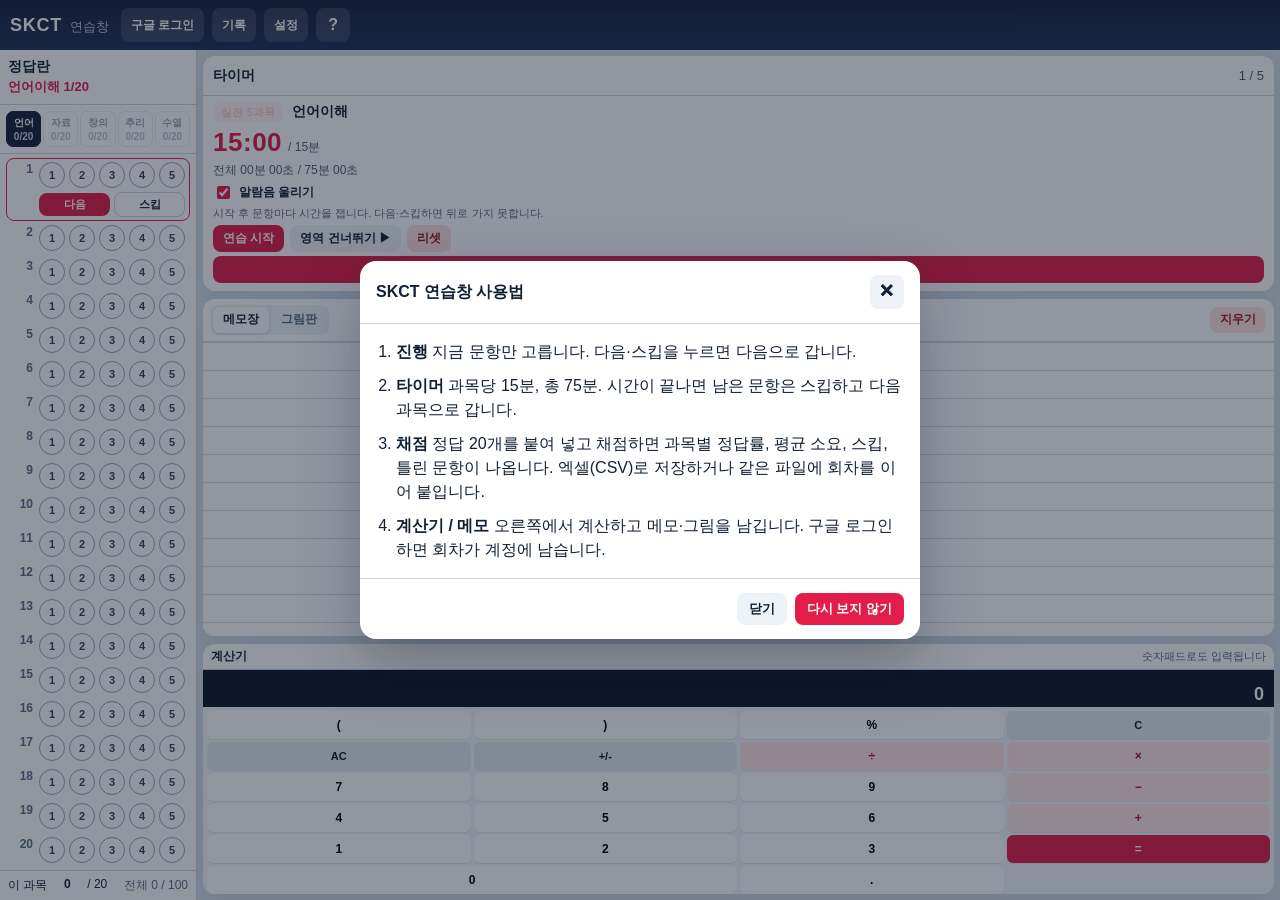
==== commit fb2389db: "Split notepad and paint controls so labels stay on one line." ====
--- a/index.html
+++ b/index.html
@@ -4,18 +4,18 @@
     <meta charset="UTF-8" />
     <meta name="viewport" content="width=device-width, initial-scale=1.0" />
     <title>SKCT 연습창</title>
-    <meta name="description" content="" />
+    <meta name="description" content="&#x200b;" />
     <meta property="og:title" content="SKCT 연습창" />
-    <meta property="og:description" content="" />
+    <meta property="og:description" content="&#x200b;" />
     <meta property="og:url" content="https://yeonjep.github.io/skct-practice/" />
     <meta property="og:type" content="website" />
     <meta property="og:locale" content="ko_KR" />
     <meta name="twitter:card" content="summary" />
     <meta name="twitter:title" content="SKCT 연습창" />
-    <meta name="twitter:description" content="" />
+    <meta name="twitter:description" content="&#x200b;" />
     <link rel="canonical" href="https://yeonjep.github.io/skct-practice/" />
     <link rel="icon" href="data:image/svg+xml,<svg xmlns='http://www.w3.org/2000/svg' viewBox='0 0 100 100'><text y='.9em' font-size='90'>🧮</text></svg>" />
-    <link rel="stylesheet" href="styles.css?v=11" />
+    <link rel="stylesheet" href="styles.css?v=12" />
   </head>
   <body>
     <div class="app">
@@ -73,7 +73,7 @@
                 <input type="checkbox" id="alarm-on" checked />
                 알람음 울리기
               </label>
-              <p class="timer-ready" id="timer-ready">시작 후 문항마다 시간을 잽니다. 다음·스킵하면 뒤로 가지 못합니다.</p>
+              <p class="timer-ready" id="timer-ready"></p>
               <div class="timer-actions">
                 <button type="button" class="btn btn-primary" id="timer-toggle">연습 시작</button>
                 <button type="button" class="btn" id="timer-pause">일시정지</button>
@@ -90,21 +90,21 @@
                 <button type="button" class="mode-btn is-active" data-mode="note" role="tab">메모장</button>
                 <button type="button" class="mode-btn" data-mode="paint" role="tab">그림판</button>
               </div>
-              <div class="note-tools">
-                <div class="paint-tools" id="paint-tools" hidden>
-                  <button type="button" class="swatch is-active" data-color="#111827" title="검정"></button>
-                  <button type="button" class="swatch" data-color="#dc2626" title="빨강"></button>
-                  <button type="button" class="swatch" data-color="#2563eb" title="파랑"></button>
-                  <button type="button" class="swatch" data-color="#16a34a" title="초록"></button>
-                  <button type="button" class="tool-btn" id="eraser-btn" title="지우개">지우개</button>
-                  <label class="stroke-label">
-                    굵기
-                    <input type="range" id="stroke-width" min="1" max="16" value="3" />
-                  </label>
-                  <button type="button" class="btn btn-sm" id="undo-btn">되돌리기</button>
-                </div>
-                <button type="button" class="btn btn-sm danger" id="clear-surface">전체 지우기</button>
-              </div>
+              <button type="button" class="btn btn-sm danger" id="clear-surface">지우기</button>
+            </div>
+            <div class="paint-tools" id="paint-tools" hidden>
+              <div class="swatch-row">
+                <button type="button" class="swatch is-active" data-color="#111827" title="검정"></button>
+                <button type="button" class="swatch" data-color="#dc2626" title="빨강"></button>
+                <button type="button" class="swatch" data-color="#2563eb" title="파랑"></button>
+                <button type="button" class="swatch" data-color="#16a34a" title="초록"></button>
+              </div>
+              <label class="stroke-label" title="굵기">
+                굵기
+                <input type="range" id="stroke-width" min="1" max="16" value="3" />
+              </label>
+              <button type="button" class="tool-btn" id="eraser-btn">지우개</button>
+              <button type="button" class="tool-btn" id="undo-btn">되돌리기</button>
             </div>
             <div class="surface">
               <textarea id="notepad" class="notepad" spellcheck="false"></textarea>
@@ -160,27 +160,7 @@
           <h2>SKCT 연습창 사용법</h2>
           <button type="button" class="icon-btn" id="help-close">✕</button>
         </div>
-        <div class="modal-body">
-          <ol>
-            <li>
-              <strong>진행</strong>
-              지금 문항만 고릅니다. 다음·스킵을 누르면 다음으로 갑니다.
-            </li>
-            <li>
-              <strong>타이머</strong>
-              과목당 15분, 총 75분. 시간이 끝나면 남은 문항은 스킵하고 다음 과목으로 갑니다.
-            </li>
-            <li>
-              <strong>채점</strong>
-              정답 20개를 붙여 넣고 채점하면 과목별 정답률, 평균 소요, 스킵, 틀린 문항이 나옵니다.
-              엑셀(CSV)로 저장하거나 같은 파일에 회차를 이어 붙입니다.
-            </li>
-            <li>
-              <strong>계산기 / 메모</strong>
-              오른쪽에서 계산하고 메모·그림을 남깁니다. 구글 로그인하면 회차가 계정에 남습니다.
-            </li>
-          </ol>
-        </div>
+        <div class="modal-body" id="help-body"></div>
         <div class="modal-foot">
           <button type="button" class="btn" id="help-later">닫기</button>
           <button type="button" class="btn btn-primary" id="help-never">다시 보지 않기</button>
@@ -195,9 +175,7 @@
           <button type="button" class="icon-btn" id="finish-close">✕</button>
         </div>
         <div class="modal-body">
-          <p class="lead finish-lead" id="finish-message">
-            인지역량 5과목이 모두 끝났습니다. 과목당 15분씩, 총 75분이 지났습니다.
-          </p>
+          <p class="lead finish-lead" id="finish-message"></p>
         </div>
         <div class="modal-foot">
           <button type="button" class="btn" id="finish-ok">닫기</button>
@@ -221,7 +199,7 @@
             </div>
             <p class="record-save-msg" id="record-save-msg" hidden></p>
           </div>
-          <p class="lead" id="grade-intro">각 과목 정답 20개를 붙여 넣으세요. 예: 12345214...</p>
+          <p class="lead" id="grade-intro"></p>
           <div class="grade-keys" id="grade-keys"></div>
           <div class="grade-summary" id="grade-summary" hidden></div>
           <div class="grade-detail" id="grade-detail" hidden></div>
@@ -231,7 +209,7 @@
               <button type="button" class="btn btn-primary" id="excel-append">기존 엑셀에 회차 추가</button>
               <button type="button" class="btn" id="excel-new">새 엑셀로 저장</button>
             </div>
-            <p class="excel-hint">처음이면 새 엑셀로 저장하고, 다음부터는 같은 파일을 골라 회차를 이어 붙이세요. 엑셀에서 열리는 CSV입니다.</p>
+            <p class="excel-hint" id="excel-hint"></p>
           </div>
         </div>
         <div class="modal-foot">
@@ -286,6 +264,6 @@
     <script src="vendor/firebase-app-compat.js"></script>
     <script src="vendor/firebase-auth-compat.js"></script>
     <script src="vendor/firebase-firestore-compat.js"></script>
-    <script src="app.js?v=11"></script>
+    <script src="app.js?v=14"></script>
   </body>
 </html>
--- a/styles.css
+++ b/styles.css
@@ -304,14 +304,17 @@
 
 .notepad-toolbar {
   flex-wrap: nowrap;
-  padding: 4px 8px;
-  min-height: 0;
-  gap: 6px;
+  padding: 6px 8px;
+  min-height: 36px;
+  gap: 8px;
 }
 
 .notepad-toolbar .btn-sm {
-  padding: 2px 7px;
-  font-size: 11px;
+  padding: 0 10px;
+  height: 26px;
+  font-size: 12px;
+  white-space: nowrap;
+  flex: 0 0 auto;
 }
 
 .calc-card .panel-head {
@@ -620,12 +623,13 @@
   min-width: 0;
   min-height: 220px;
 }
-}
 
 .mode-switch {
   display: flex;
+  flex-direction: row;
+  flex-wrap: nowrap;
   background: #eef2f7;
-  border-radius: 6px;
+  border-radius: 8px;
   padding: 2px;
   gap: 2px;
   flex: 0 0 auto;
@@ -633,11 +637,13 @@
 
 .mode-btn {
   background: transparent;
-  border-radius: 5px;
-  padding: 3px 8px;
+  border-radius: 6px;
+  padding: 4px 10px;
+  height: 26px;
   font-size: 12px;
   font-weight: 600;
   color: var(--muted);
+  white-space: nowrap;
 }
 
 .mode-btn.is-active {
@@ -646,31 +652,32 @@
   box-shadow: 0 1px 3px rgba(15, 23, 42, 0.12);
 }
 
-.note-tools {
-  display: flex;
-  align-items: center;
-  gap: 4px;
+.paint-tools {
+  display: flex;
+  align-items: center;
+  gap: 8px;
   flex-wrap: nowrap;
-  justify-content: flex-end;
-  min-width: 0;
-  overflow-x: auto;
-}
-
-.paint-tools {
-  display: flex;
-  align-items: center;
-  gap: 4px;
-  flex-wrap: nowrap;
+  padding: 6px 8px;
+  border-bottom: 1px solid var(--line);
+  background: #f8fafc;
+  min-height: 36px;
 }
 
 .paint-tools[hidden] {
   display: none !important;
 }
 
+.swatch-row {
+  display: flex;
+  align-items: center;
+  gap: 6px;
+  flex: 0 0 auto;
+}
+
 .swatch {
-  width: 14px;
-  height: 14px;
-  flex: 0 0 auto;
+  width: 16px;
+  height: 16px;
+  flex: 0 0 16px;
   border-radius: 999px;
   border: 2px solid transparent;
   background: var(--swatch);
@@ -689,28 +696,39 @@
 }
 
 .tool-btn {
-  background: #eef2f7;
-  border-radius: 5px;
-  padding: 2px 6px;
-  font-size: 11px;
+  display: inline-flex;
+  align-items: center;
+  justify-content: center;
+  background: #fff;
+  border: 1px solid var(--line);
+  border-radius: 6px;
+  padding: 0 8px;
+  height: 26px;
+  font-size: 12px;
+  font-weight: 600;
+  color: var(--ink);
+  white-space: nowrap;
+  flex: 0 0 auto;
 }
 
 .tool-btn.is-active {
-  background: #1e3256;
+  background: var(--navy);
+  border-color: var(--navy);
   color: #fff;
 }
 
 .stroke-label {
   display: flex;
   align-items: center;
-  gap: 4px;
-  font-size: 11px;
+  gap: 6px;
+  font-size: 12px;
   color: var(--muted);
   white-space: nowrap;
+  flex: 0 0 auto;
 }
 
 .stroke-label input {
-  width: 52px;
+  width: 72px;
 }
 
 .surface {
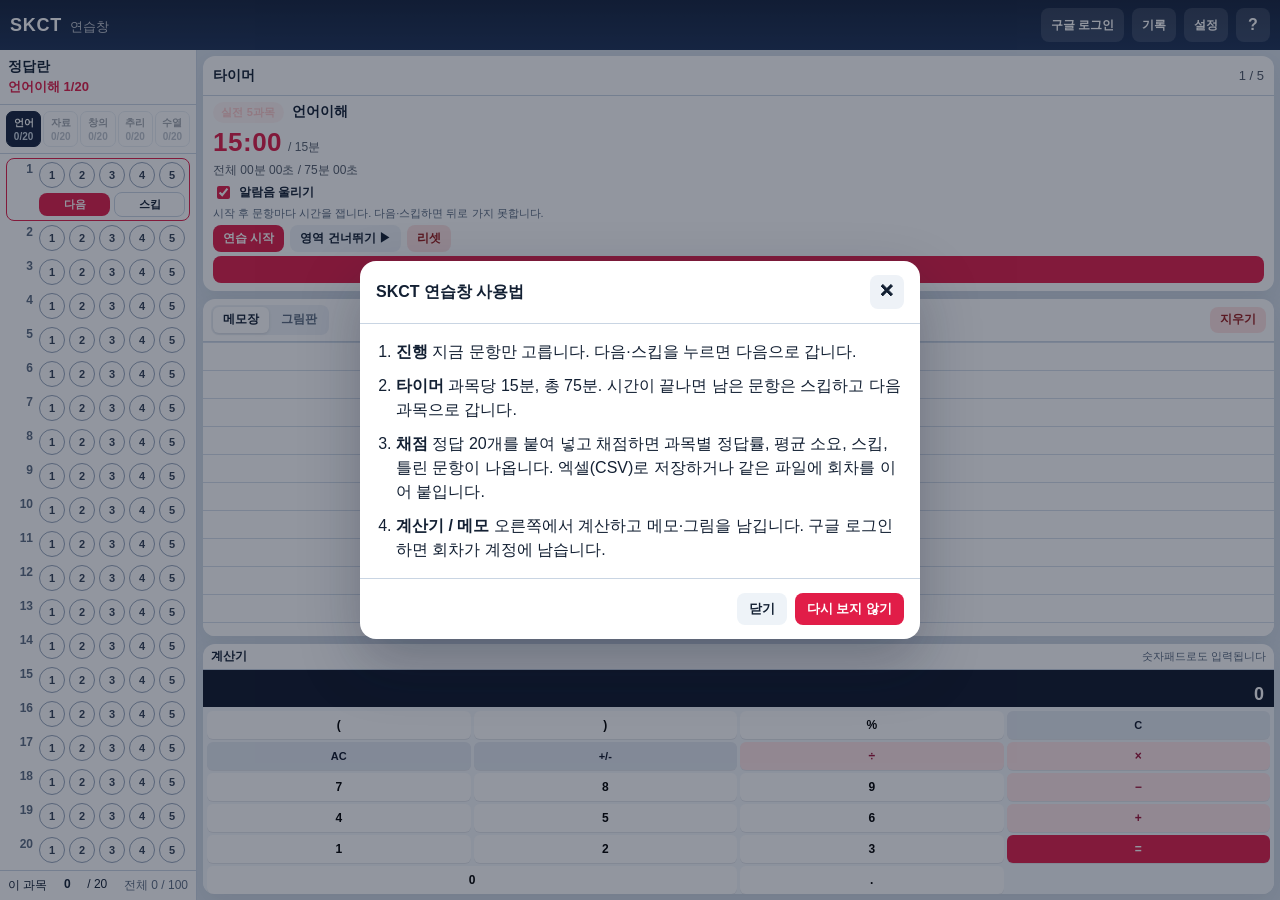
==== commit 05bfa0a0: "Rename frontend to FE, backend to BE, and drop the unused start script." ====
--- a/index.html
+++ b/index.html
@@ -2,268 +2,13 @@
 <html lang="ko">
   <head>
     <meta charset="UTF-8" />
-    <meta name="viewport" content="width=device-width, initial-scale=1.0" />
+    <meta http-equiv="refresh" content="0; url=FE/index.html" />
     <title>SKCT 연습창</title>
-    <meta name="description" content="&#x200b;" />
-    <meta property="og:title" content="SKCT 연습창" />
-    <meta property="og:description" content="&#x200b;" />
-    <meta property="og:url" content="https://yeonjep.github.io/skct-practice/" />
-    <meta property="og:type" content="website" />
-    <meta property="og:locale" content="ko_KR" />
-    <meta name="twitter:card" content="summary" />
-    <meta name="twitter:title" content="SKCT 연습창" />
-    <meta name="twitter:description" content="&#x200b;" />
-    <link rel="canonical" href="https://yeonjep.github.io/skct-practice/" />
-    <link rel="icon" href="data:image/svg+xml,<svg xmlns='http://www.w3.org/2000/svg' viewBox='0 0 100 100'><text y='.9em' font-size='90'>🧮</text></svg>" />
-    <link rel="stylesheet" href="styles.css?v=12" />
+    <script>
+      location.replace("FE/index.html");
+    </script>
   </head>
   <body>
-    <div class="app">
-      <header class="topbar">
-        <div class="brand">
-          <span class="brand-mark">SKCT</span>
-          <span class="brand-sub">연습창</span>
-        </div>
-        <div class="top-actions">
-          <div class="auth-box" id="auth-box">
-            <button type="button" class="icon-btn" id="login-btn">구글 로그인</button>
-            <div class="user-chip" id="user-chip" hidden>
-              <img id="user-photo" alt="" />
-              <span id="user-name"></span>
-              <button type="button" class="icon-btn" id="logout-btn">로그아웃</button>
-            </div>
-          </div>
-          <button type="button" class="icon-btn" id="records-btn" title="저장한 회차">기록</button>
-          <button type="button" class="icon-btn" id="settings-btn" title="설정">설정</button>
-          <button type="button" class="icon-btn" id="help-btn" title="사용 설명">?</button>
-        </div>
-      </header>
-
-      <main class="workspace">
-        <aside class="omr-panel" id="omr-panel">
-          <div class="panel-head">
-            <h2>정답란</h2>
-            <span class="answer-progress" id="answer-progress">언어이해 1/20</span>
-          </div>
-          <div class="omr-sections" id="omr-sections"></div>
-          <div class="omr-list" id="omr-list"></div>
-          <div class="omr-footer">
-            이 과목 <strong id="omr-filled">0</strong> / 20
-            <span class="omr-all">전체 <span id="omr-all-filled">0</span> / 100</span>
-          </div>
-        </aside>
-
-        <section class="desk">
-          <div class="timer-card">
-            <div class="panel-head">
-              <h2>타이머</h2>
-              <span class="exam-step" id="exam-step">1 / 5</span>
-            </div>
-            <div class="timer-card-body">
-              <div class="exam-status">
-                <span class="exam-label">실전 5과목</span>
-                <span class="exam-subject" id="exam-subject">언어이해</span>
-              </div>
-              <div class="timer-face" id="timer-face">
-                <span class="timer-now" id="timer-now">15:00</span>
-                <span class="timer-total" id="timer-total">/ 15분</span>
-              </div>
-              <div class="exam-overall" id="exam-overall">전체 00분 00초 / 75분</div>
-              <label class="alarm-check">
-                <input type="checkbox" id="alarm-on" checked />
-                알람음 울리기
-              </label>
-              <p class="timer-ready" id="timer-ready"></p>
-              <div class="timer-actions">
-                <button type="button" class="btn btn-primary" id="timer-toggle">연습 시작</button>
-                <button type="button" class="btn" id="timer-pause">일시정지</button>
-                <button type="button" class="btn" id="skip-section">영역 건너뛰기 ▶</button>
-                <button type="button" class="btn danger" id="timer-reset">리셋</button>
-              </div>
-              <button type="button" class="btn btn-primary btn-wide" id="preview-end">끝내고 채점</button>
-            </div>
-          </div>
-
-          <div class="notepad-card">
-            <div class="panel-head notepad-toolbar">
-              <div class="mode-switch" role="tablist">
-                <button type="button" class="mode-btn is-active" data-mode="note" role="tab">메모장</button>
-                <button type="button" class="mode-btn" data-mode="paint" role="tab">그림판</button>
-              </div>
-              <button type="button" class="btn btn-sm danger" id="clear-surface">지우기</button>
-            </div>
-            <div class="paint-tools" id="paint-tools" hidden>
-              <div class="swatch-row">
-                <button type="button" class="swatch is-active" data-color="#111827" title="검정"></button>
-                <button type="button" class="swatch" data-color="#dc2626" title="빨강"></button>
-                <button type="button" class="swatch" data-color="#2563eb" title="파랑"></button>
-                <button type="button" class="swatch" data-color="#16a34a" title="초록"></button>
-              </div>
-              <label class="stroke-label" title="굵기">
-                굵기
-                <input type="range" id="stroke-width" min="1" max="16" value="3" />
-              </label>
-              <button type="button" class="tool-btn" id="eraser-btn">지우개</button>
-              <button type="button" class="tool-btn" id="undo-btn">되돌리기</button>
-            </div>
-            <div class="surface">
-              <textarea id="notepad" class="notepad" spellcheck="false"></textarea>
-              <div class="paint-wrap" id="paint-wrap" hidden>
-                <canvas id="paint"></canvas>
-              </div>
-            </div>
-          </div>
-
-          <div class="calc-card">
-            <div class="panel-head">
-              <h2>계산기</h2>
-              <span class="hint">숫자패드로도 입력됩니다</span>
-            </div>
-            <div class="calc-display">
-              <div class="calc-expr" id="calc-expr"></div>
-              <div class="calc-value" id="calc-value">0</div>
-            </div>
-            <div class="calc-keys" id="calc-keys">
-              <button type="button" data-key="(">(</button>
-              <button type="button" data-key=")">)</button>
-              <button type="button" data-key="%">%</button>
-              <button type="button" class="fn" data-key="C">C</button>
-              <button type="button" class="fn" data-key="AC">AC</button>
-              <button type="button" class="fn" data-key="±">+/-</button>
-              <button type="button" class="op" data-key="÷">÷</button>
-              <button type="button" class="op" data-key="×">×</button>
-              <button type="button" data-key="7">7</button>
-              <button type="button" data-key="8">8</button>
-              <button type="button" data-key="9">9</button>
-              <button type="button" class="op" data-key="-">−</button>
-              <button type="button" data-key="4">4</button>
-              <button type="button" data-key="5">5</button>
-              <button type="button" data-key="6">6</button>
-              <button type="button" class="op" data-key="+">+</button>
-              <button type="button" data-key="1">1</button>
-              <button type="button" data-key="2">2</button>
-              <button type="button" data-key="3">3</button>
-              <button type="button" class="eq" data-key="=">=</button>
-              <button type="button" class="zero" data-key="0">0</button>
-              <button type="button" data-key=".">.</button>
-            </div>
-          </div>
-        </section>
-      </main>
-    </div>
-
-    <div class="toast" id="section-toast" hidden></div>
-
-    <div class="modal" id="help-modal" hidden>
-      <div class="modal-card">
-        <div class="modal-head">
-          <h2>SKCT 연습창 사용법</h2>
-          <button type="button" class="icon-btn" id="help-close">✕</button>
-        </div>
-        <div class="modal-body" id="help-body"></div>
-        <div class="modal-foot">
-          <button type="button" class="btn" id="help-later">닫기</button>
-          <button type="button" class="btn btn-primary" id="help-never">다시 보지 않기</button>
-        </div>
-      </div>
-    </div>
-
-    <div class="modal" id="finish-modal" hidden>
-      <div class="modal-card finish-card">
-        <div class="modal-head">
-          <h2>시험 종료</h2>
-          <button type="button" class="icon-btn" id="finish-close">✕</button>
-        </div>
-        <div class="modal-body">
-          <p class="lead finish-lead" id="finish-message"></p>
-        </div>
-        <div class="modal-foot">
-          <button type="button" class="btn" id="finish-ok">닫기</button>
-          <button type="button" class="btn btn-primary" id="finish-grade">채점하기</button>
-        </div>
-      </div>
-    </div>
-
-    <div class="modal" id="grade-modal" hidden>
-      <div class="modal-card grade-card grade-card-wide">
-        <div class="modal-head">
-          <h2>연습 결과</h2>
-          <button type="button" class="icon-btn" id="grade-close">✕</button>
-        </div>
-        <div class="modal-body">
-          <div class="record-save">
-            <label class="field-label" for="record-name">회차 이름</label>
-            <div class="record-save-row">
-              <input id="record-name" type="text" maxlength="80" placeholder="저장명을 입력하세요" />
-              <button type="button" class="btn btn-primary" id="record-save">기록 저장</button>
-            </div>
-            <p class="record-save-msg" id="record-save-msg" hidden></p>
-          </div>
-          <p class="lead" id="grade-intro"></p>
-          <div class="grade-keys" id="grade-keys"></div>
-          <div class="grade-summary" id="grade-summary" hidden></div>
-          <div class="grade-detail" id="grade-detail" hidden></div>
-          <div class="excel-box" id="excel-box" hidden>
-            <p class="field-label">엑셀로 저장</p>
-            <div class="excel-actions">
-              <button type="button" class="btn btn-primary" id="excel-append">기존 엑셀에 회차 추가</button>
-              <button type="button" class="btn" id="excel-new">새 엑셀로 저장</button>
-            </div>
-            <p class="excel-hint" id="excel-hint"></p>
-          </div>
-        </div>
-        <div class="modal-foot">
-          <button type="button" class="btn" id="retry-practice">다시 연습</button>
-          <button type="button" class="btn" id="grade-cancel">닫기</button>
-          <button type="button" class="btn btn-primary" id="grade-run">전체 채점</button>
-        </div>
-      </div>
-    </div>
-
-    <div class="modal" id="records-modal" hidden>
-      <div class="modal-card grade-card-wide">
-        <div class="modal-head">
-          <h2>저장한 회차</h2>
-          <button type="button" class="icon-btn" id="records-close">✕</button>
-        </div>
-        <div class="modal-body">
-          <p class="lead" id="records-lead">이름을 눌러 그때 답안과 틀린 문항을 다시 봅니다.</p>
-          <div id="records-list" class="records-list"></div>
-        </div>
-        <div class="modal-foot">
-          <button type="button" class="btn" id="records-done">닫기</button>
-        </div>
-      </div>
-    </div>
-
-    <div class="modal" id="settings-modal" hidden>
-      <div class="modal-card">
-        <div class="modal-head">
-          <h2>설정</h2>
-          <button type="button" class="icon-btn" id="settings-close">✕</button>
-        </div>
-        <div class="modal-body">
-          <p class="field-label">시간 (분)</p>
-          <div class="settings-times" id="settings-times"></div>
-          <label class="alarm-check settings-alarm">
-            <input type="checkbox" id="settings-alarm-on" />
-            알람음 울리기
-          </label>
-          <label class="field-label" for="settings-alarm-min">알람 간격 (분)</label>
-          <input id="settings-alarm-min" type="number" min="1" max="75" value="15" />
-          <p class="excel-hint">체크되어 있을 때만, 설정한 분마다 알람이 납니다. 과목 시간이 끝나면 다음 과목으로 넘어갑니다.</p>
-        </div>
-        <div class="modal-foot">
-          <button type="button" class="btn" id="settings-cancel">닫기</button>
-          <button type="button" class="btn btn-primary" id="settings-save">저장</button>
-        </div>
-      </div>
-    </div>
-
-    <script src="firebase-config.js?v=8"></script>
-    <script src="vendor/firebase-app-compat.js"></script>
-    <script src="vendor/firebase-auth-compat.js"></script>
-    <script src="vendor/firebase-firestore-compat.js"></script>
-    <script src="app.js?v=14"></script>
+    <p><a href="FE/index.html">연습창 열기</a></p>
   </body>
 </html>
